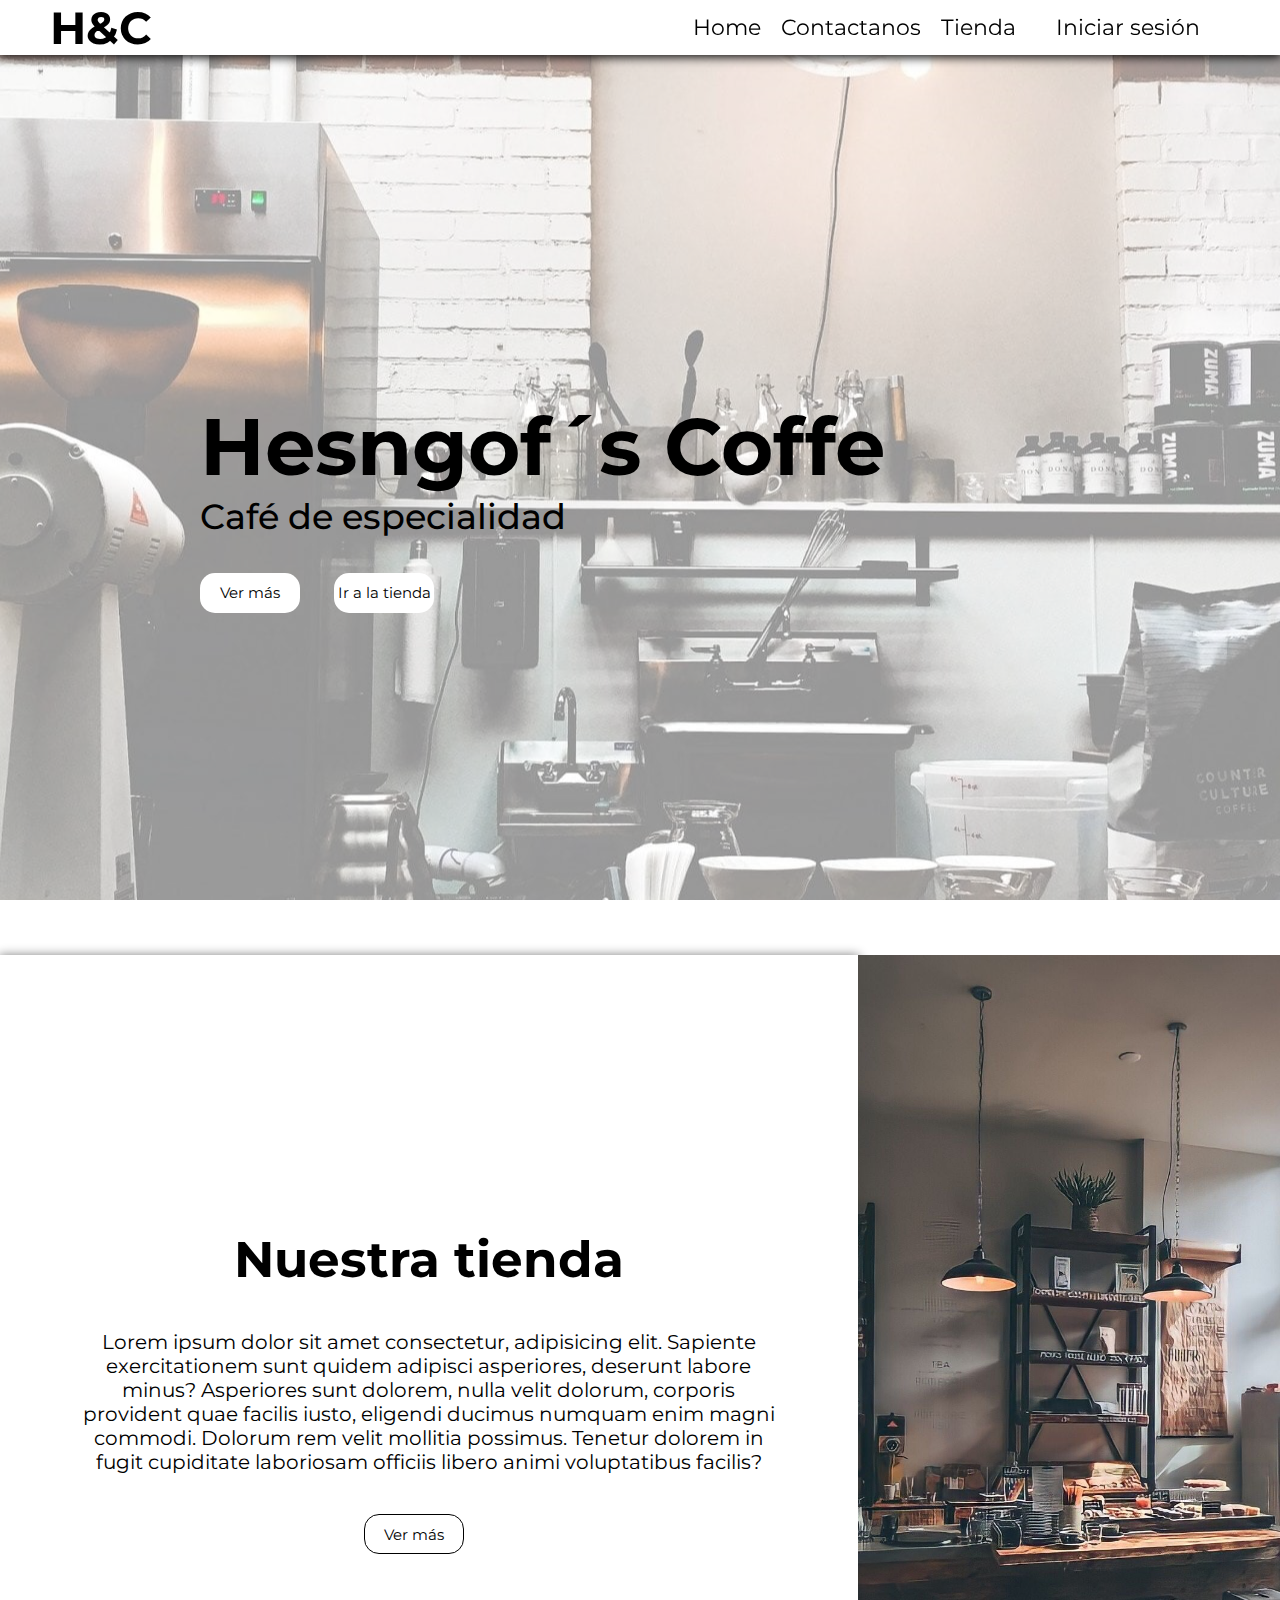
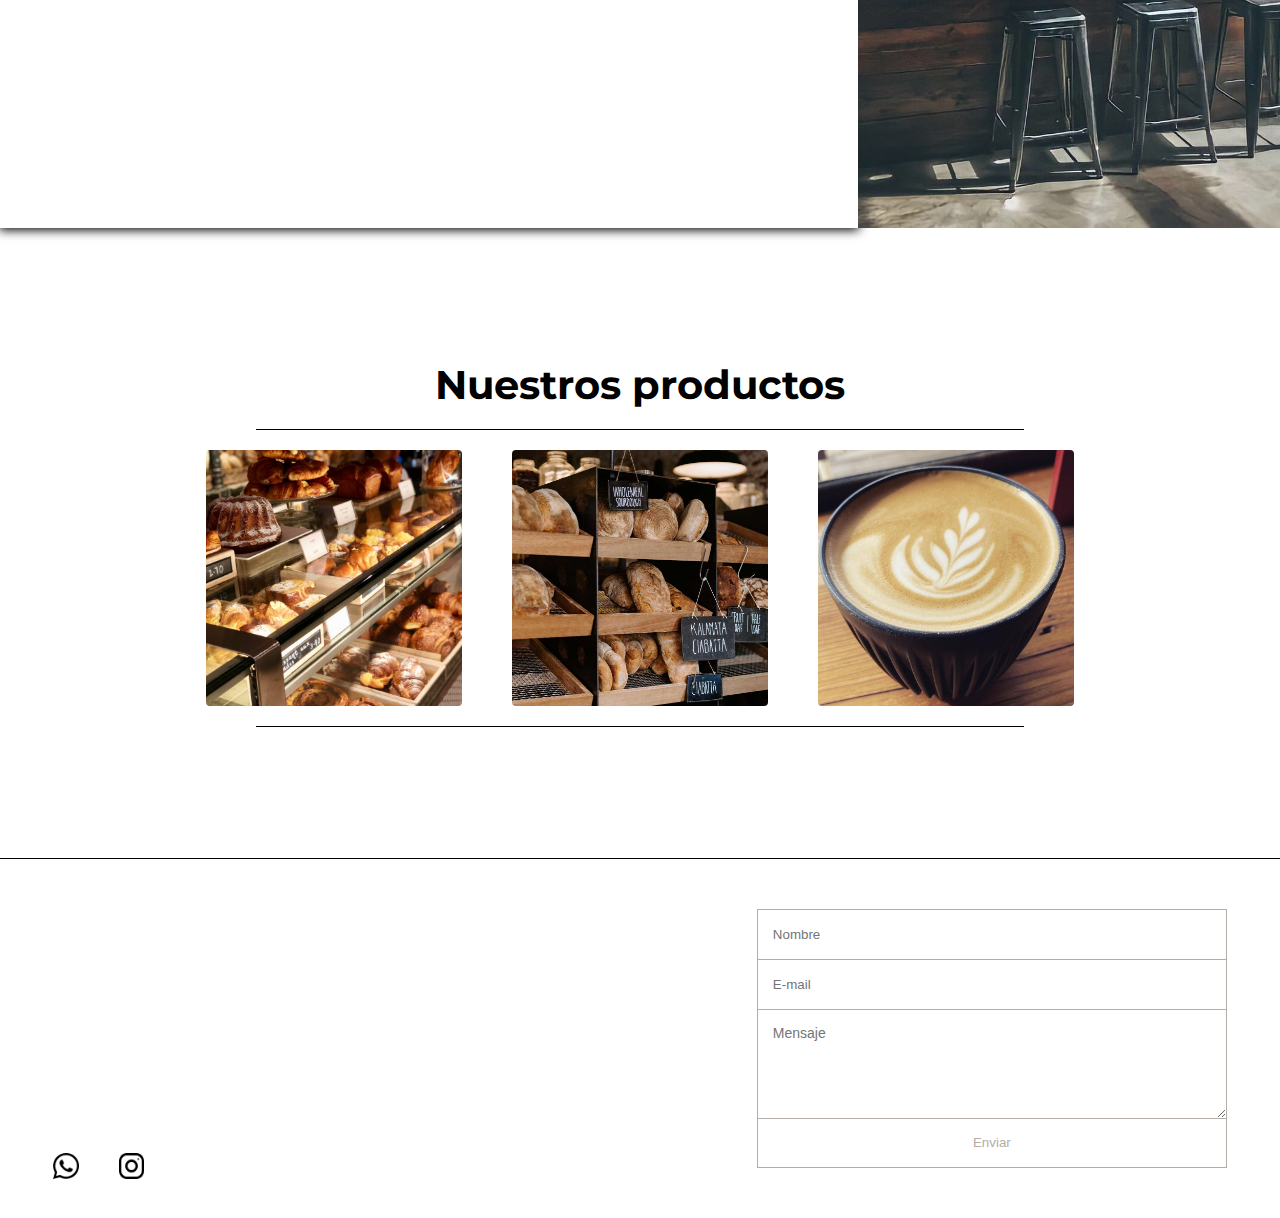
==== index.html @ 1156bafb "v1" ====
<!DOCTYPE html>
<html lang="en">
<head>
    <meta charset="UTF-8">
    <meta http-equiv="X-UA-Compatible" content="IE=edge">
    <meta name="viewport" content="width=device-width, initial-scale=1.0">
    <title>H&C</title>
    <link rel="stylesheet" href="styles.css">
</head>
<body>
    <div class="container-header">
        <header>
            
            <div class="logo">
                <h2>H&C</h2>
            </div>
            <nav>
                
                <label for="menu-hamb">
                    <img src="assets/menu.png" alt="Menú">
                </label>

                <input type="checkbox" id="menu-hamb" />
                
                <ul class="ul-hambur">


                    <span class="linea"></span>
                    <li><a href="index.html">Home</a></li>

                    <span class="linea"></span>
                    <li><a href="#form">Contactanos</a></li>

                    <span class="linea"></span>
                    <li><a href="#menus">Tienda</a></li>

                    <span class="linea"></span>
                    <li><a href="login.html"><i class="fa-solid fa-circle-user"></i></span></a></li>
                    
                    <span class="linea"></span>
                    <li><a href="index.html">Iniciar sesión</a></li>

                    <span class="linea"></span>
                </ul>
            </nav>
        </header>
    </div>
<!-- ----------------------------------------------- -->
    <div class="portada">
        <div class="opacity-head"></div>
        <div class="contenedor-portada">
            <div class="portada-texto">
                <h1>Hesngof´s Coffe</h1>
                <p>Café de especialidad</p>
            </div>
            
            <div class="portada-button">
                <button><a href="#hero">Ver más</a></button>
                <button><a href="#">Ir a la tienda</a></button>
            </div>
            
        </div>
    </div>
    <!-- ----------------------------------------------- -->
    <div class="hero" id="hero">
        <div class="contenedor-hero">

            
            <div class="text-hero">
                <h2>Nuestra tienda</h2>
                <p>Lorem ipsum dolor sit amet consectetur, adipisicing elit. Sapiente exercitationem sunt quidem adipisci asperiores, deserunt labore minus? Asperiores sunt dolorem, nulla velit dolorum, corporis provident quae facilis iusto, eligendi ducimus numquam enim magni commodi. Dolorum rem velit mollitia possimus. Tenetur dolorem in fugit cupiditate laboriosam officiis libero animi voluptatibus facilis?</p>
                <button><a href="#">Ver más</a></button>
            </div>


            <div class="img-hero"></div>

        </div>
    </div>
    <!-- ----------------------------------------------- -->
    <section>
        <div class="productos" id="menus">
            <h2>Nuestros productos</h2>
            <div class="linea"></div>

            <div class="card-container">

                <div class="card ">
                    <div class="opacity"></div>
                    <div class="card-inside">
                            <a href="#">Menu Viennoiserie</a>
                    </div>
                </div>

                <div class="card ">
                    <div class="opacity"></div>
                    <div class="card-inside">
                        <a href="#">Menu Panadería</a>
                    </div>
                </div>
                <div class="card ">
                    <div class="opacity"></div>
                    <div class="card-inside">
                        <a href="#">Menu Cafetería</a>
                    </div>
                </div>
            </div>
            <div class="linea"></div>
            
        </div>
    </section>





    <!-- ----------------FOOTER-------------- -->
    <footer>

        <div class="social-media">

            <a href="#"><img src="assets/whatsapp.png" alt="whatsapp"></a>

            <a href="#"><img src="assets/instagram.png" alt="Instagram"></a>

        </div>
       
        <div class="mapouter">
            <div class="gmap_canvas">
                <iframe class="gmap_iframe" frameborder="0" scrolling="no" marginheight="0" marginwidth="0" src="https://maps.google.com/maps?width=400&amp;height=300&amp;hl=en&amp;q=Yoyogi park&amp;t=&amp;z=15&amp;ie=UTF8&amp;iwloc=B&amp;output=embed"></iframe>
                <a href="https://www.kokagames.com/fnf-friday-night-funkin-mods/"></a></div>
                
            </div>

        <form id="form" class="topBefore">

		
            <input id="name" type="text" placeholder="Nombre">
            <input id="email" type="text" placeholder="E-mail">
            <textarea id="message" type="text" placeholder="Mensaje"></textarea>
            <input id="submit" type="submit" value="Enviar">
    
        </form>
        
    </footer>
    </body>

</html>
---- styles.css ----
@import url('https://fonts.googleapis.com/css2?family=Montserrat:ital,wght@0,100;0,200;0,300;0,400;0,500;0,600;0,700;0,800;0,900;1,100;1,200;1,300;1,400;1,500;1,600;1,700;1,800;1,900&display=swap');
*{
   padding: 0%;
   margin: 0%;
   list-style: none;
   text-decoration: none;
   box-sizing: border-box;
   font-family: 'Montserrat', sans-serif;}

 html{
    scroll-behavior: smooth;
}
a{
    color: black;
}
.opacity{
    position: absolute;
    top: 0%;
    right: 0%;
    left: 0%;
    bottom: 0%;
    z-index: -1;
    opacity: 50%;
    display: none;
    background-color: #7e694f;
}
.opacity-head{
    position: absolute;
    top: 0%;
    right: 0%;
    left: 0%;
    bottom: 0%;
    z-index: -1;
    opacity: 50%;
    display: flex;
    background-color: white;
}

.container-header{
        position: sticky;
        top: 0%;
        z-index: 9999;
        background-color: white;
        box-shadow: 0px 1px 10px 1px black;
     }
     .ul-hambur>a{
        color: black;
     }
     .ul-hambur>li>a{
        color: black;
     }
     
     .ul-hambur>li>a:hover{
        text-decoration: underline;
     }
     
     header{
           margin: 0 auto;
           max-width: 1300px;
           height: 200px;
           display: flex;
           justify-content: space-between;
           align-items: center;
           padding: 0px 80px 0px 50px;
           color: black;

     }
     ul>.linea{
         display: none;
     }
     .ul-hambur{
        display: flex;
        justify-content: center;
        align-items: center;
        font-size: 22px;
        gap: 20px;
        
     }
     .logo{
        font-size: 30px;
     }
     nav{
        position: relative;
        display: flex;
        justify-content: center;
        align-items: center;
     
     }
     
     #menu-hamb, label{
        display: none;
     }
     label>img{
        width: 40px;
        height: 40px;
     }

     @media (max-width:992px){ 
     
        
        header{
           padding: 0px 50px 0px 10px;
        }
     
        label{
           display: flex;
           cursor: pointer;
        }
        
        .fa-solid{
           font-size: 30px;
        }
        ul>.linea{

        }
        .ul-hambur{
        position: absolute;
         background-color: white;
         flex-direction: column;
         top: 60px;
         right: -50px;
         width:100vw;
         height: calc(100vh - 60px);
         z-index: 5;
         display: none;
         border: black solid 1px;
         gap: 40px;
        }
     
        .burguer-linea{
           width: 300px;
           height: 1px;
           background-color: white;
        }
     
        input:checked + ul{
           display: flex;
        }
     }
     
header{
    width: 100%;
    max-width: 1600px;
    height: 100%;
}
/* ----------------PORTADA---------------------- */
.portada{
    background-image: url("assets/portada.jpg");
    width: 100%;
    height: 100vh;
    background-position: center;
    background-attachment: fixed;
    display: flex;
    justify-content: start;
    align-items: center;
    position: relative;
    z-index: 4;
}
.contenedor-portada{
    display: flex;
    flex-direction: column;
    padding-left: 200px;
    gap: 35px;
}
.portada-texto>h1{
    font-weight: 700;
    font-size: 80px;
}
.portada-texto>p{
    font-size: 35px;
    font-weight: 500;
    list-style: none;
}

.portada-button>button{
    width: 100px;
    height: 40px;
    border-radius: 15px;
    border: none;
    font-size: 15px;
    margin-right: 30px;
    background-color: white;
}
@media (max-width:992px){
    .portada{
        justify-content: center;
    }
    .contenedor-portada{
        padding: 0%;
    }
    .portada-texto>h1{
        font-size: max(50px, 3vw);
    }
    .portada-texto>p{
        font-size: max(30px, 2vw);
    }
}

/* --------------------------HERO------------------ */
.hero{
    width: 100%;
    height: 97vh;
    display: flex;
    justify-content: center;
    align-items: center;
}
.contenedor-hero{
    display: flex;
    justify-content: center;
    align-items: center;
    width: 100%;
    height: 100%;
}
.img-hero{
    background-image: url("assets/rectangulo.jpg");
    background-position: center;
    background-size: cover;
    width: 33%;
    height: 100%;
    
}
.text-hero{
    width: 67%;
    height: 100%;
    background-color: white;
    display: flex;
    justify-content: center;
    align-items: center;
    flex-direction: column;
    box-shadow: 0px 1px 10px 1px black;
    gap: 40px;
    padding: 80px;
    text-align: center;
}
.text-hero>button{
    width: 100px;
    height: 40px;
    border-radius: 15px;
    border: 1px solid black;
    font-size: 15px;
    margin-right: 30px;
    background-color: white; 
}
.text-hero>h2{
    font-size: min(5vw, 50px);
}
.text-hero>p{
    font-size: min(3vw,20px);
    
}
@media (max-width:600px) {
    .hero{
        height: 80vh;
    }
    .text-hero{
        padding: 40px;
    }
    
}
/* ----------------------CARDS--------------------------- */

.productos{
    width: 100%;
    height: 70vh;
    display: flex;
    justify-content: center;
    align-items: center;
    flex-direction: column;
    gap: 20px;
}
.productos>h2{
    font-size: 40px;
}
.card-container{
    display: flex;
    justify-content: space-between;
    align-items: center;
    flex-direction: row;
    gap: 50px;
}
.card{
    width: 20vw;
    height: 20vw;
    border-radius: 4px;
    background-size: cover;
    background-position: center;
    position: relative;
    z-index: 5;
    transition: all 0.3s ease-in-out;
}
.card:first-child{
    background-image: url("assets/vienno.jpg");
}

.card:nth-child(2){
    background-image: url("assets/panaderia.jpg");
}
.card:nth-child(3){
    background-image: url("assets/tazacafe.jpg");
}
.card-inside{
    width: 100%;
    height: 100%;
    display: none;
    justify-content: center;
    align-items: center;
    font-size: 30px;
    font-weight: 500;
    color: white;
    position: relative;
}
.card-inside>a{
    color: white;
}
.card:hover > .card-inside{
    display: flex;
    
}
.card:hover > .opacity{
    display: flex;
}
.linea{
    width: 60%;
    height: 1px;
    background-color: black;
}
.text-card{
    position: absolute;
    width: 100%;
    height: 100%;
    opacity: 100%;

}
@media (max-width:600px) {
    .card-container{
        flex-direction: column;
    }
    .productos{
        height: 90vh;
    }
    .card{
        height: 30vw;
        width: 30vw;
    }
    .card-inside{
        font-size: 18px;
        text-align: center;
    }
    
}
/* -------------------FOOTER------------ */
.social-media{
    display: flex;
    align-items: flex-end;
    justify-content: flex-end;
    gap: 40px;
    flex-direction: row;
    height:100%;
    margin-bottom: 70px;

}
.social-media>a>img{
    width: 2vw;
    min-width: 25px;
    height: auto;
}
footer{
    width: 100%;
    height: 40vh;
    border-top: black solid 1px;
    display: flex;
    justify-content: space-around;
    align-items: center;
    flex-direction: row;
}
  
  #form {
    position: relative;
    width: 470px;
  }
  
  input {
    font-family: 'Lato', sans-serif;
    font-size: min(15px, 1,5vw);
    width: 100%;
    height: 50px;
    padding: 0px 15px 0px 15px;
    
    background: transparent;
    outline: none;
    color: #726659;
    
    border: solid 1px #b3aca7;
    border-bottom: none;
    
    transition: all 0.3s ease-in-out;
  }
  
  input:hover {
    background: #b3aca7;
    color: #e2dedb;
  }
  
  textarea {
    width: 100%;
    max-width: 470px;
    height: 110px;
    max-height: 110px;
    padding: 15px;
    
    background: transparent;
    outline: none;
    
    color: #726659;
    font-family: 'Lato', sans-serif;
    font-size: 0.875em;
    
    border: solid 1px #b3aca7;
    
    transition: all 0.3s ease-in-out;
    
  }
  
  textarea:hover {
    background: #b3aca7;
    color: #e2dedb;
  }
  
  #submit {
    width: 100%;
    
    padding: 0;
    margin: -5px 0px 0px 0px;
    
    font-family: 'Lato', sans-serif;
    font-size: min(15px, 1,5vw);
    color: #b3aca7;
    
    outline:none;
    cursor: pointer;
    
    border: solid 1px #b3aca7;
    border-top: none;
  }
  
  #submit:hover {
    color: #e2dedb;
  }

  .mapouter{
      position:relative;
      text-align:right;
      width:400px;
      height:300px;
    }
    .gmap_canvas {
        overflow:hidden;
        background:none;
        width:400px;
        height:300px;
        display: flex;
        justify-content: center;
        align-items: center;
        }
    .gmap_iframe {
        width:400px;
        height:300px}

  @media (max-width:992px){
      footer{
          flex-direction: column;
          height: auto;
          gap: 30px;
          margin-bottom: 25px;
      }
      .social-media{
          justify-content: center;
          align-items: center;
          margin: 0%;
          padding-top: 30px;
      }
  }
  @media (max-width:500px){
      #form{
          width: 90%;
          padding: 5px;
      }
      .mapouter .gmap_canvas .gmap_iframe{
          width: 80%;
          padding: 5px;
      }
  }
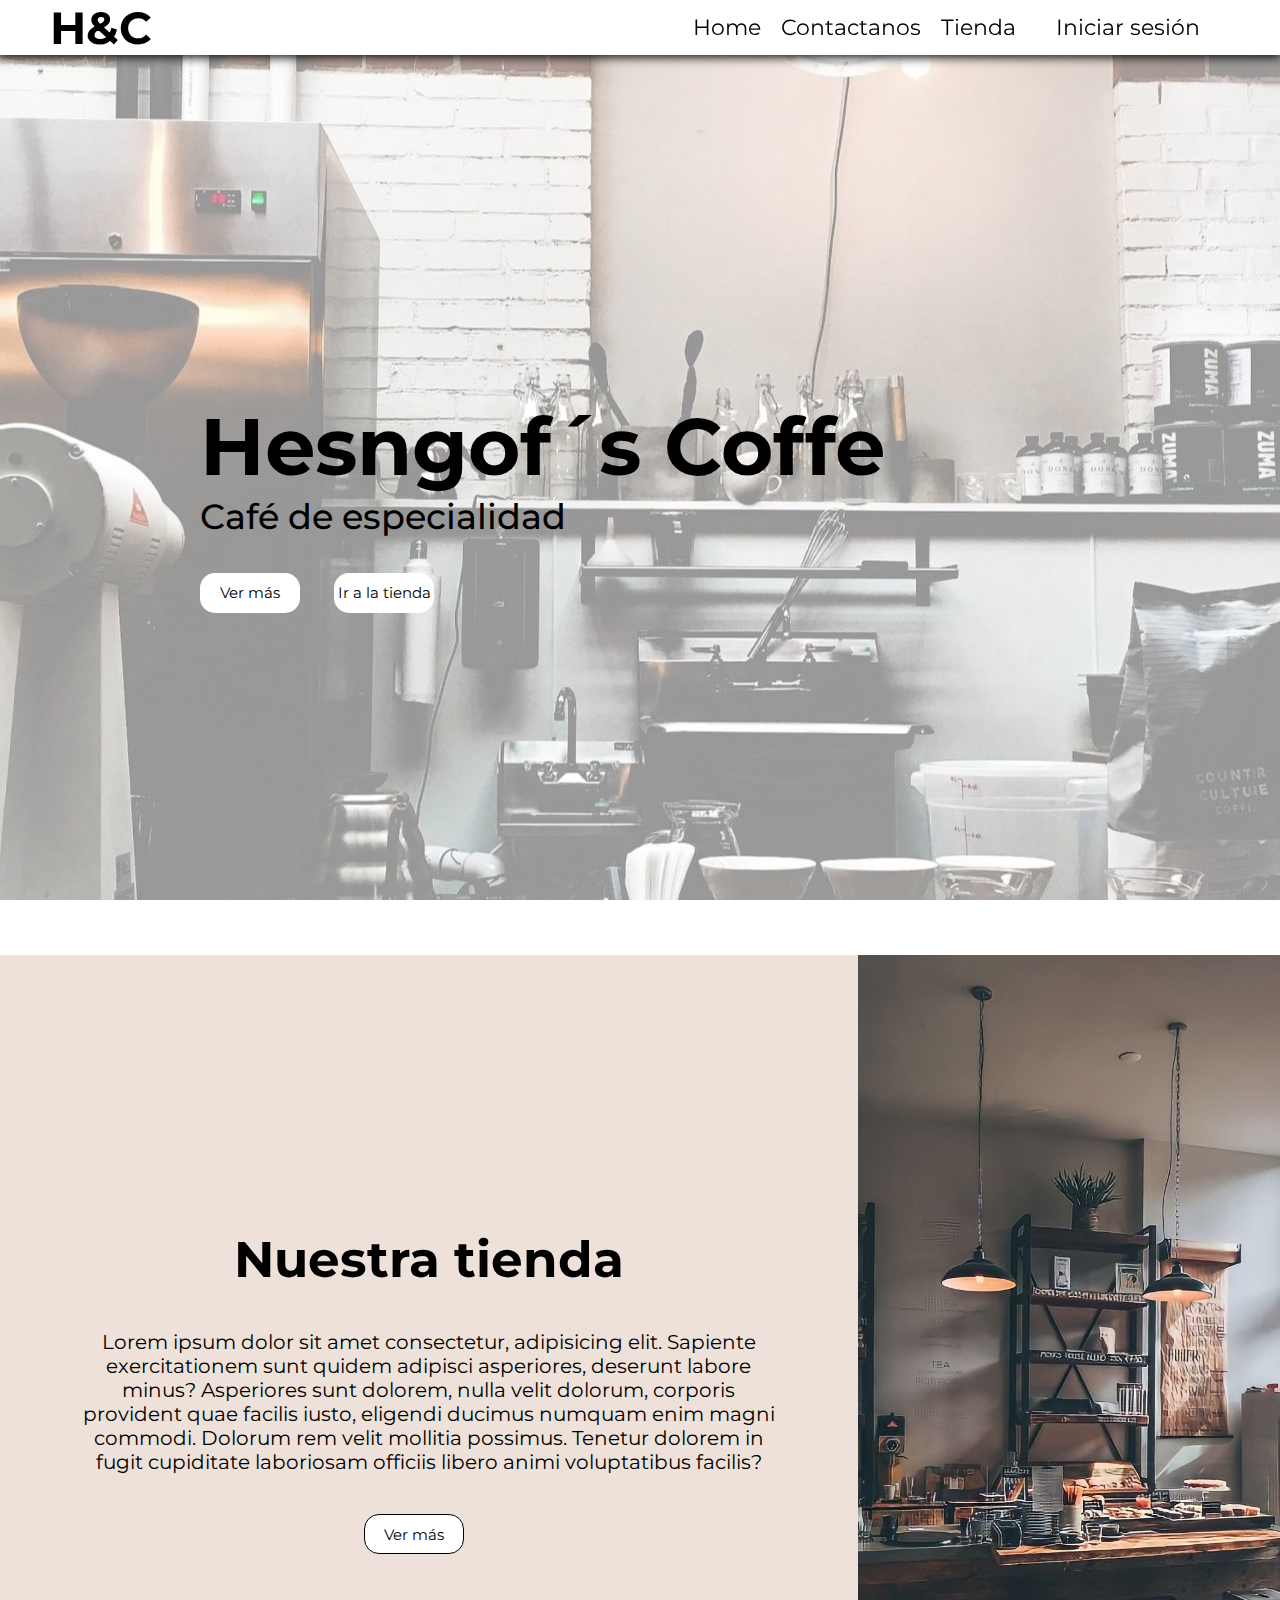
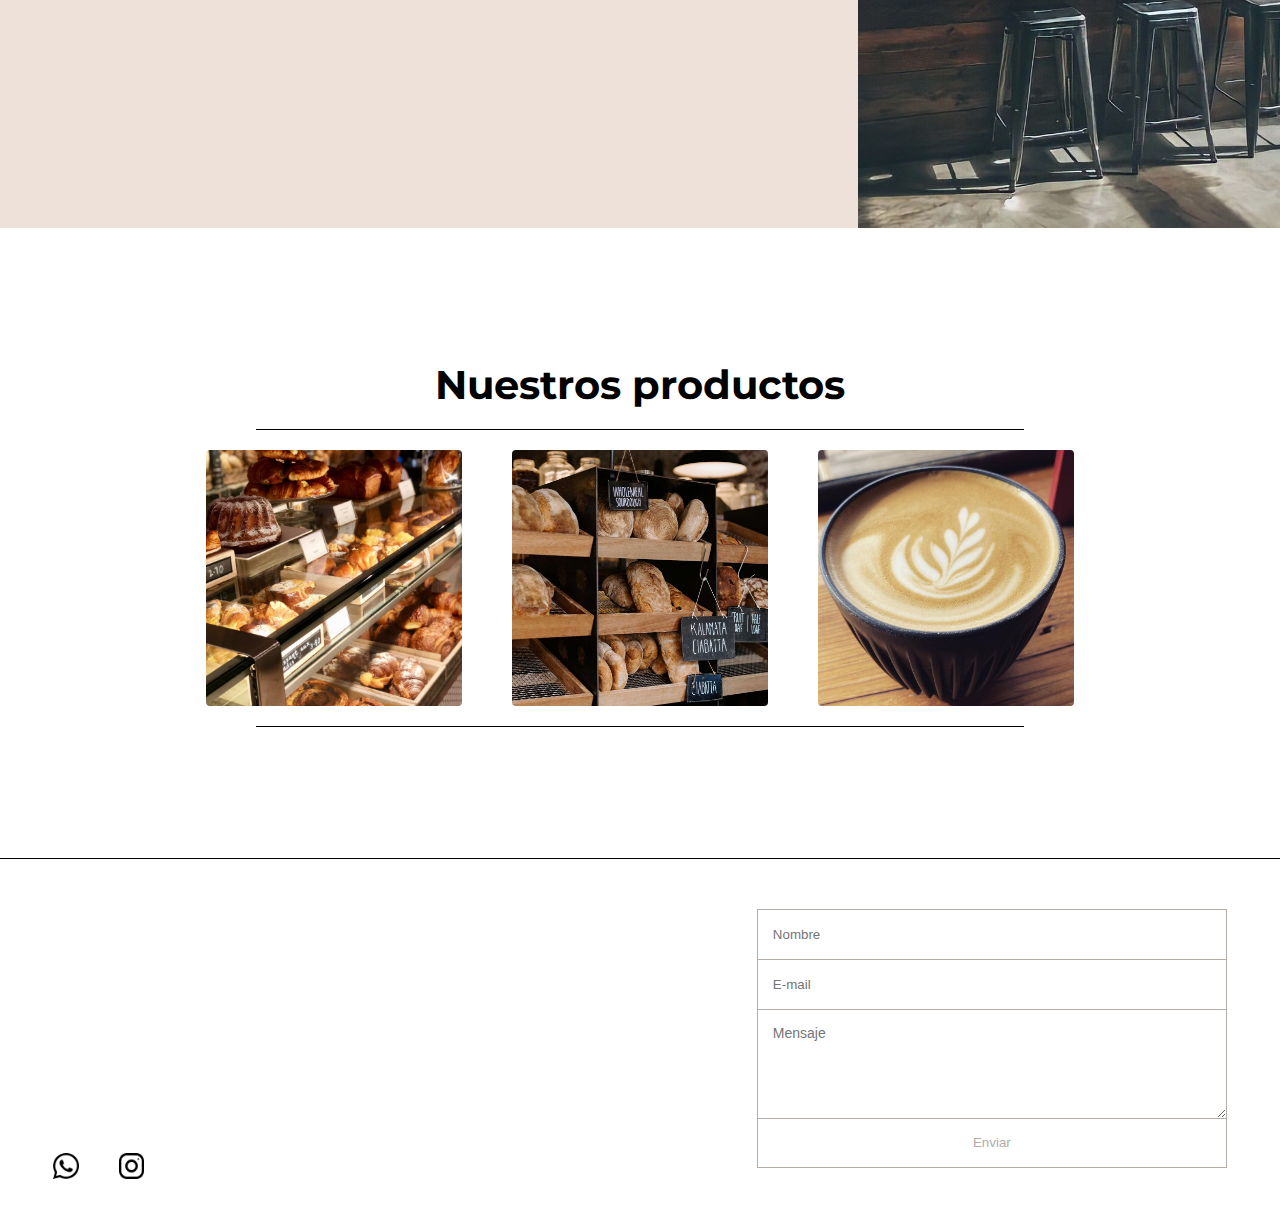
==== commit 774a4376: "features" ====
--- a/index.html
+++ b/index.html
@@ -38,7 +38,7 @@
                     <li><a href="login.html"><i class="fa-solid fa-circle-user"></i></span></a></li>
                     
                     <span class="linea"></span>
-                    <li><a href="index.html">Iniciar sesión</a></li>
+                    <li><a href="login.html">Iniciar sesión</a></li>
 
                     <span class="linea"></span>
                 </ul>
--- a/styles.css
+++ b/styles.css
@@ -120,7 +120,7 @@
          top: 60px;
          right: -50px;
          width:100vw;
-         height: calc(100vh - 60px);
+         height: calc(100vh - 55px);
          z-index: 5;
          display: none;
          border: black solid 1px;
@@ -222,12 +222,11 @@
 .text-hero{
     width: 67%;
     height: 100%;
-    background-color: white;
+    background-color: #eee1d9;
     display: flex;
     justify-content: center;
     align-items: center;
     flex-direction: column;
-    box-shadow: 0px 1px 10px 1px black;
     gap: 40px;
     padding: 80px;
     text-align: center;
@@ -450,21 +449,23 @@
   .mapouter{
       position:relative;
       text-align:right;
-      width:400px;
+      width:80%;
+        max-width: 400px;
       height:300px;
     }
     .gmap_canvas {
         overflow:hidden;
         background:none;
-        width:400px;
+        width: 100%;
         height:300px;
         display: flex;
         justify-content: center;
         align-items: center;
         }
     .gmap_iframe {
-        width:400px;
-        height:300px}
+        width: 100%;
+        height:300px;
+    }
 
   @media (max-width:992px){
       footer{
@@ -486,7 +487,7 @@
           padding: 5px;
       }
       .mapouter .gmap_canvas .gmap_iframe{
-          width: 80%;
+          
           padding: 5px;
       }
   }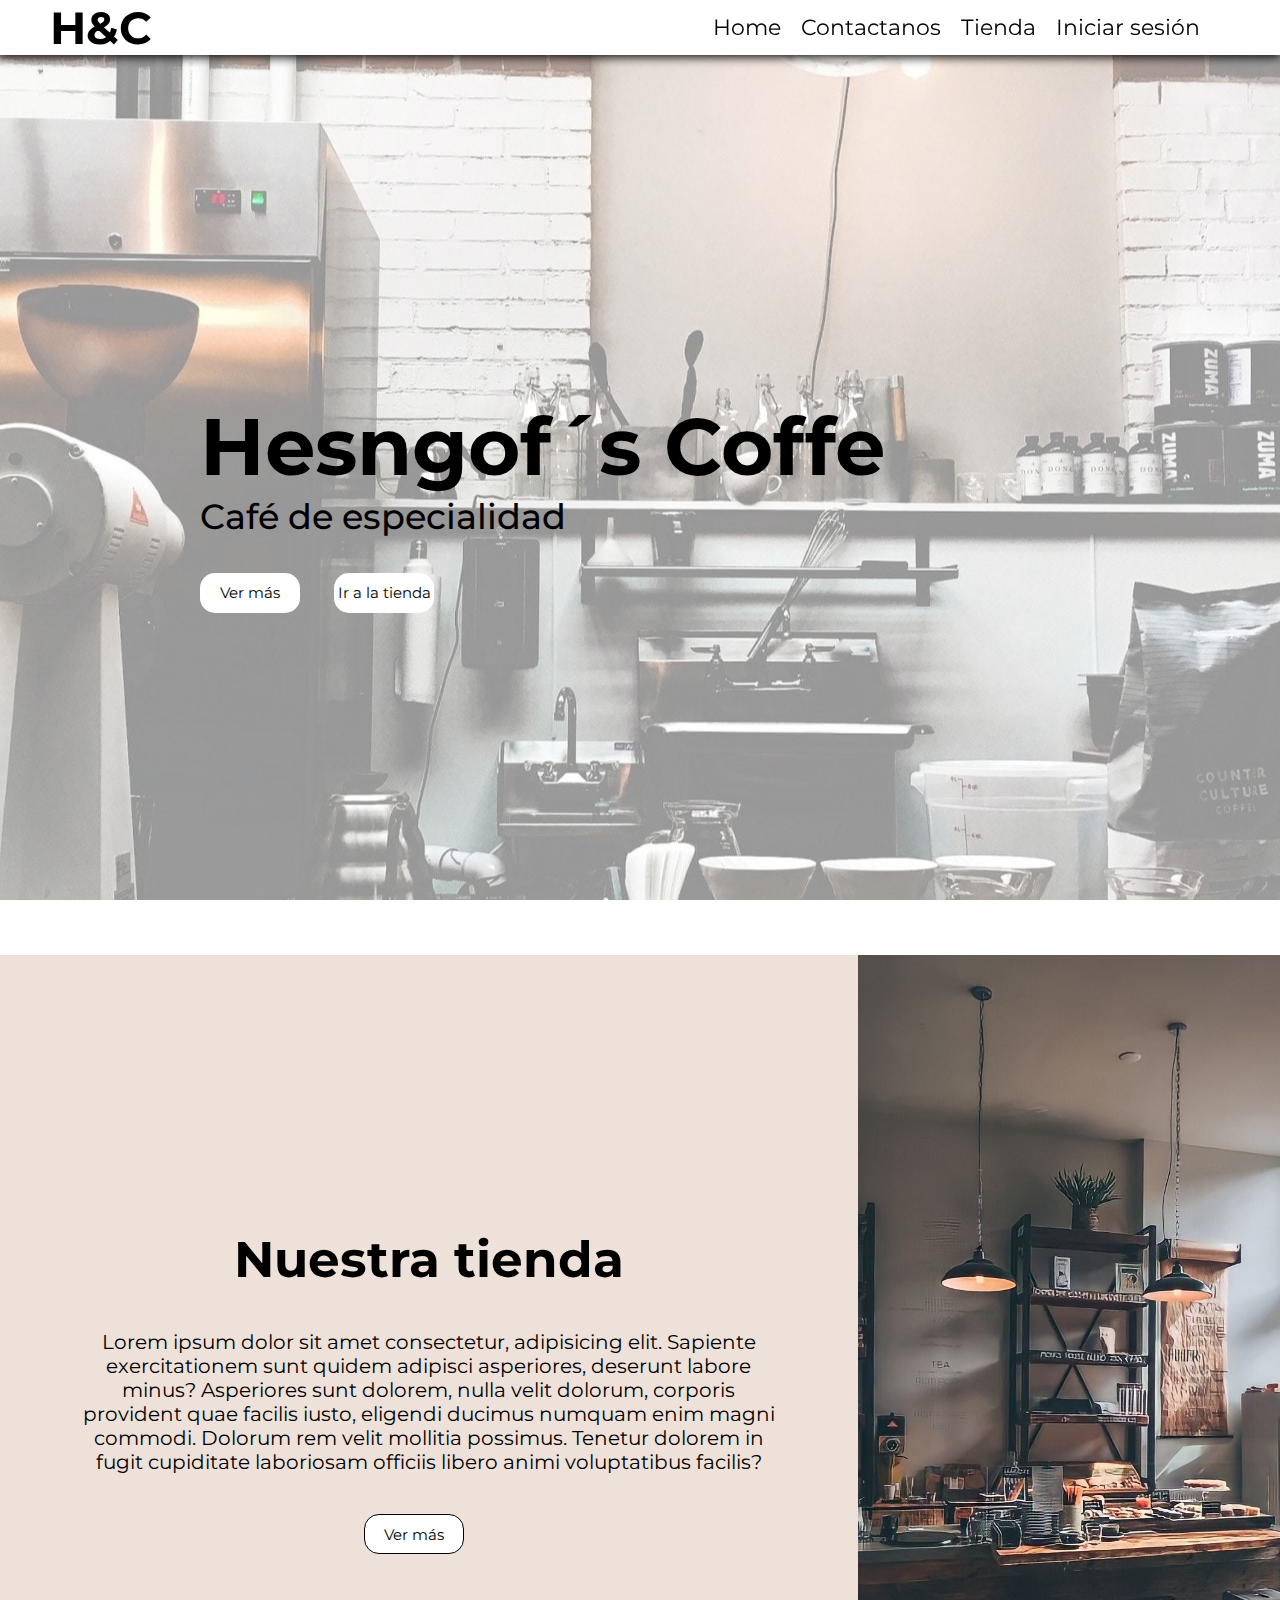
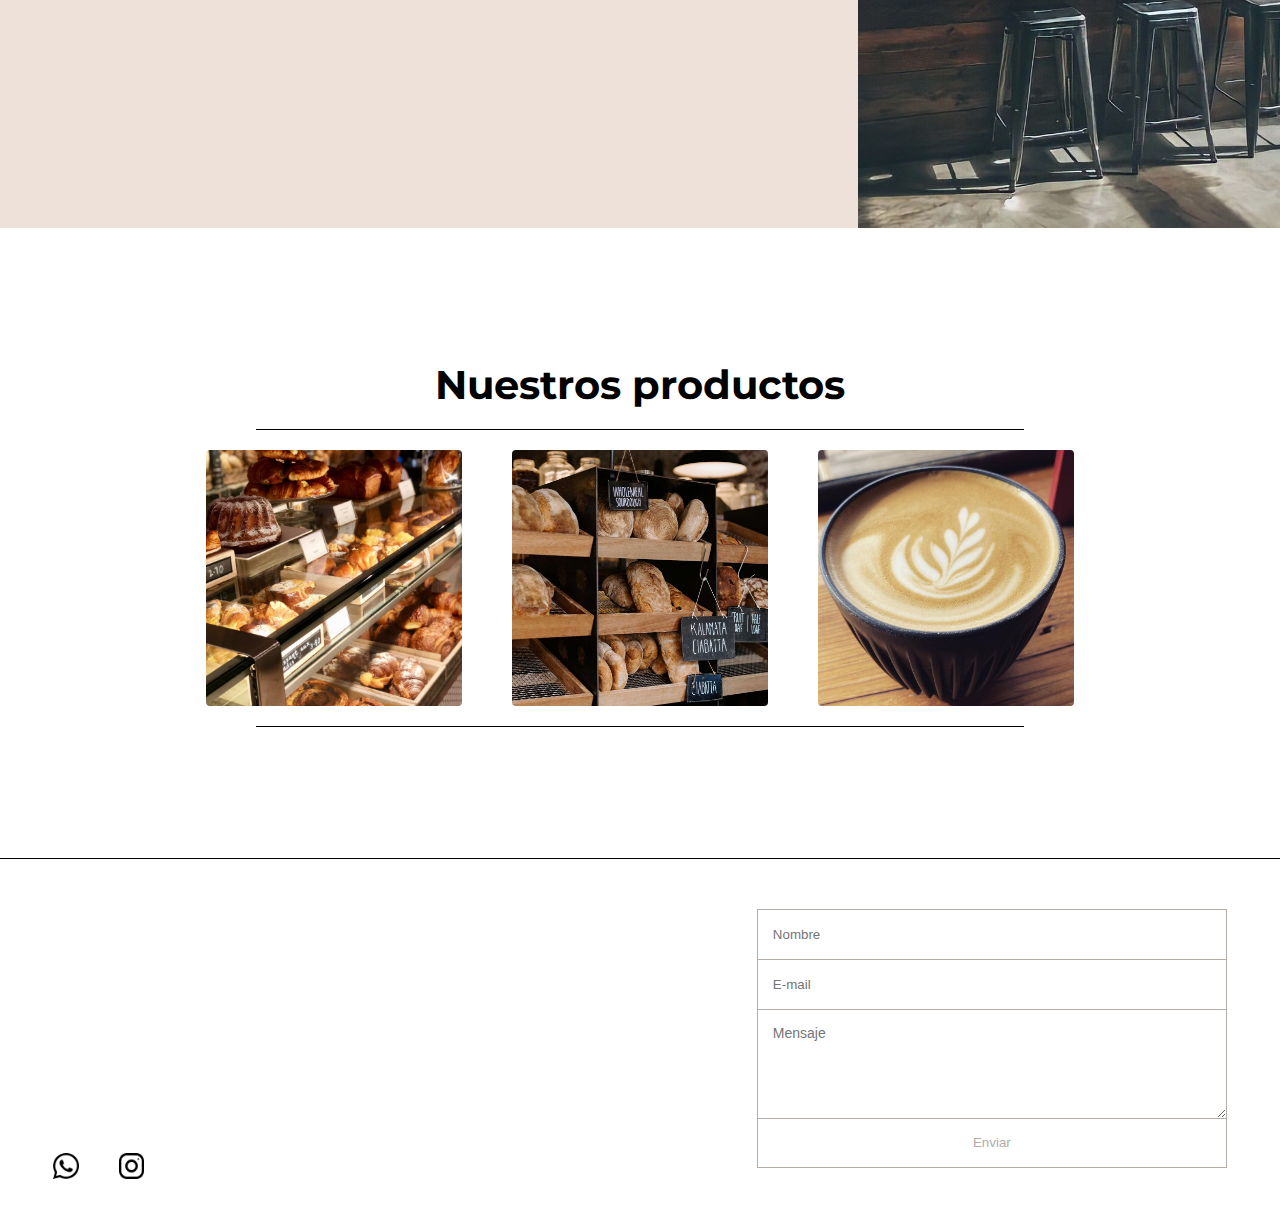
==== commit f8bb5e20: "mobile" ====
--- a/index.html
+++ b/index.html
@@ -35,9 +35,7 @@
                     <li><a href="#menus">Tienda</a></li>
 
                     <span class="linea"></span>
-                    <li><a href="login.html"><i class="fa-solid fa-circle-user"></i></span></a></li>
                     
-                    <span class="linea"></span>
                     <li><a href="login.html">Iniciar sesión</a></li>
 
                     <span class="linea"></span>
--- a/styles.css
+++ b/styles.css
@@ -39,7 +39,7 @@
 .container-header{
         position: sticky;
         top: 0%;
-        z-index: 9999;
+        z-index: 999999;
         background-color: white;
         box-shadow: 0px 1px 10px 1px black;
      }
@@ -49,6 +49,7 @@
      .ul-hambur>li>a{
         color: black;
      }
+    
      
      .ul-hambur>li>a:hover{
         text-decoration: underline;
@@ -65,9 +66,7 @@
            color: black;
 
      }
-     ul>.linea{
-         display: none;
-     }
+     
      .ul-hambur{
         display: flex;
         justify-content: center;
@@ -94,10 +93,17 @@
         width: 40px;
         height: 40px;
      }
-
+     span.linea{
+         display: none;
+     }
+     
      @media (max-width:992px){ 
-     
-        
+        header{
+            border-bottom: black solid 2px;
+        }
+        span.linea{
+            display: flex;
+        }
         header{
            padding: 0px 50px 0px 10px;
         }
@@ -110,20 +116,21 @@
         .fa-solid{
            font-size: 30px;
         }
-        ul>.linea{
-
+        span.linea{
+            width: 100px;
+            height: 1px;
+            color: black;
         }
         .ul-hambur{
         position: absolute;
          background-color: white;
          flex-direction: column;
-         top: 60px;
+         top: 40px;
          right: -50px;
          width:100vw;
-         height: calc(100vh - 55px);
+         height: calc(100vh - 40px);
          z-index: 5;
          display: none;
-         border: black solid 1px;
          gap: 40px;
         }
      
@@ -136,6 +143,7 @@
         input:checked + ul{
            display: flex;
         }
+        
      }
      
 header{
@@ -269,6 +277,7 @@
 }
 .productos>h2{
     font-size: 40px;
+    text-align: center;
 }
 .card-container{
     display: flex;
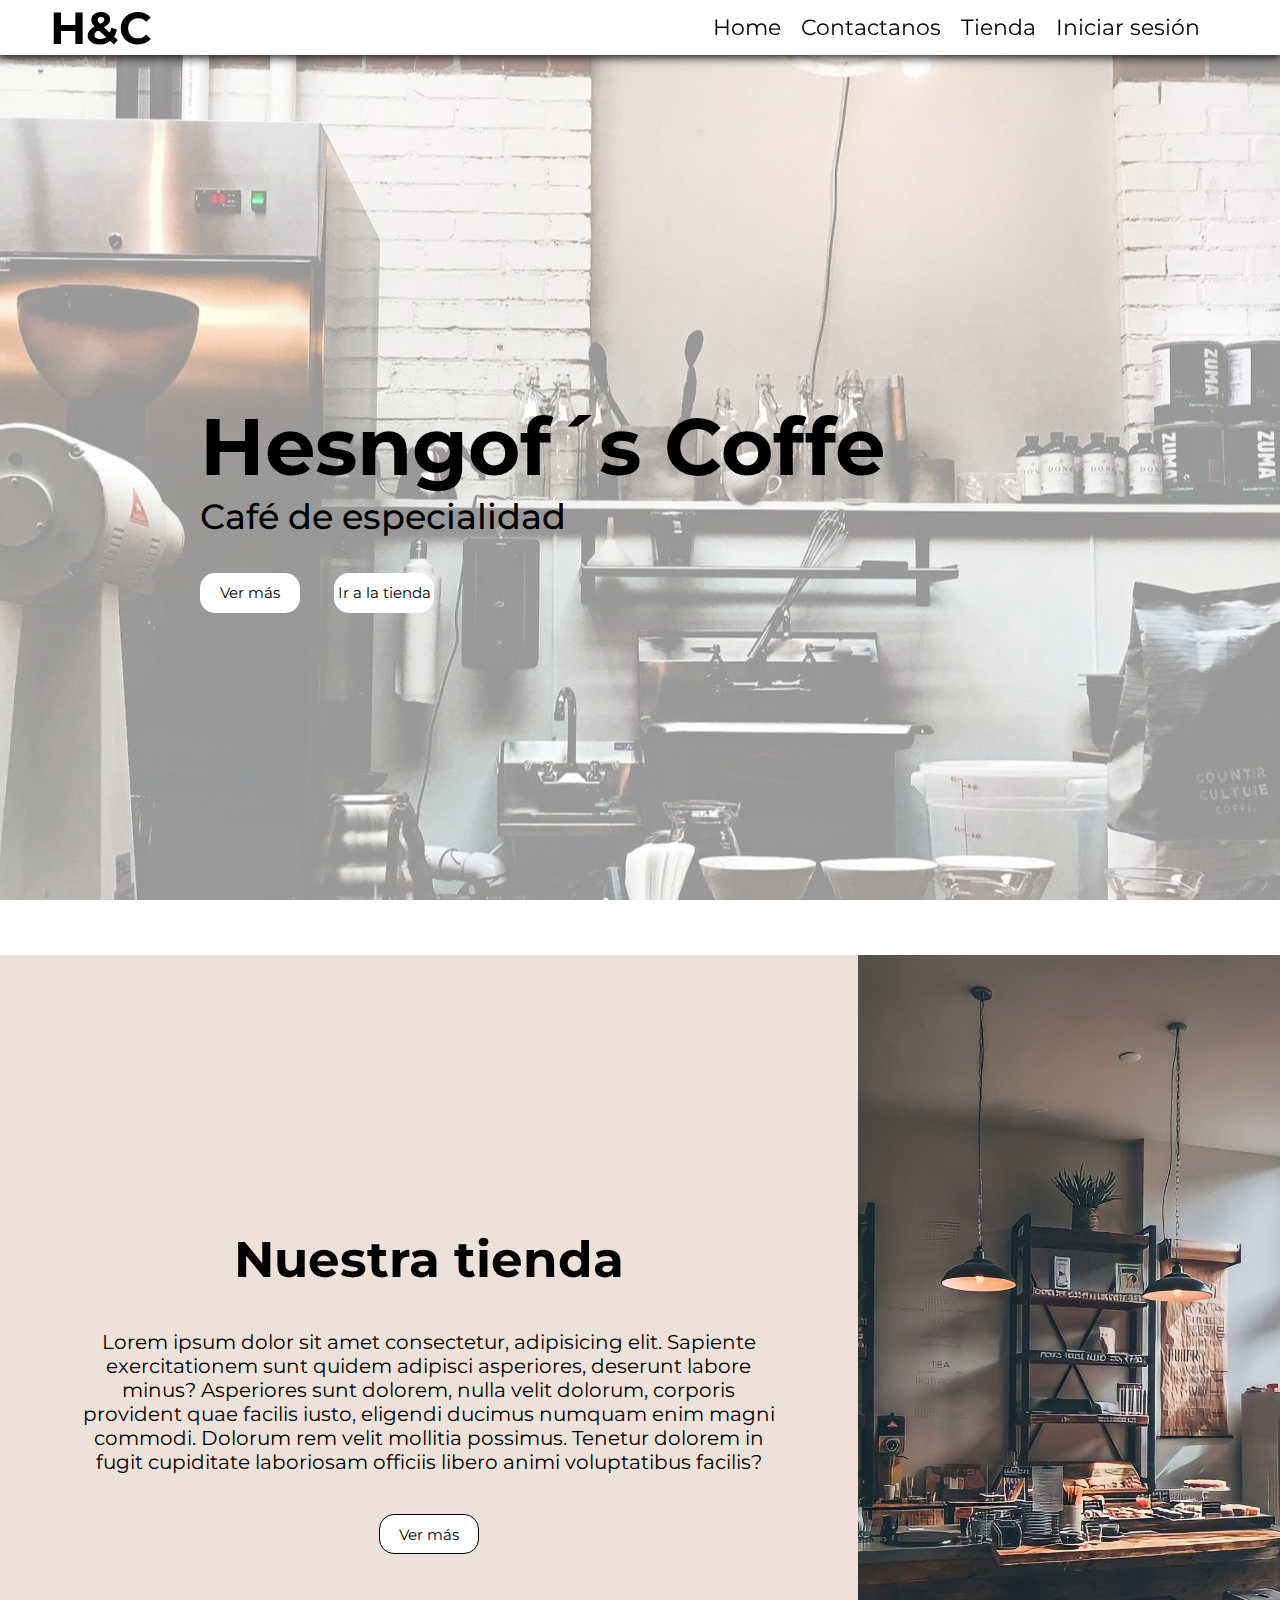
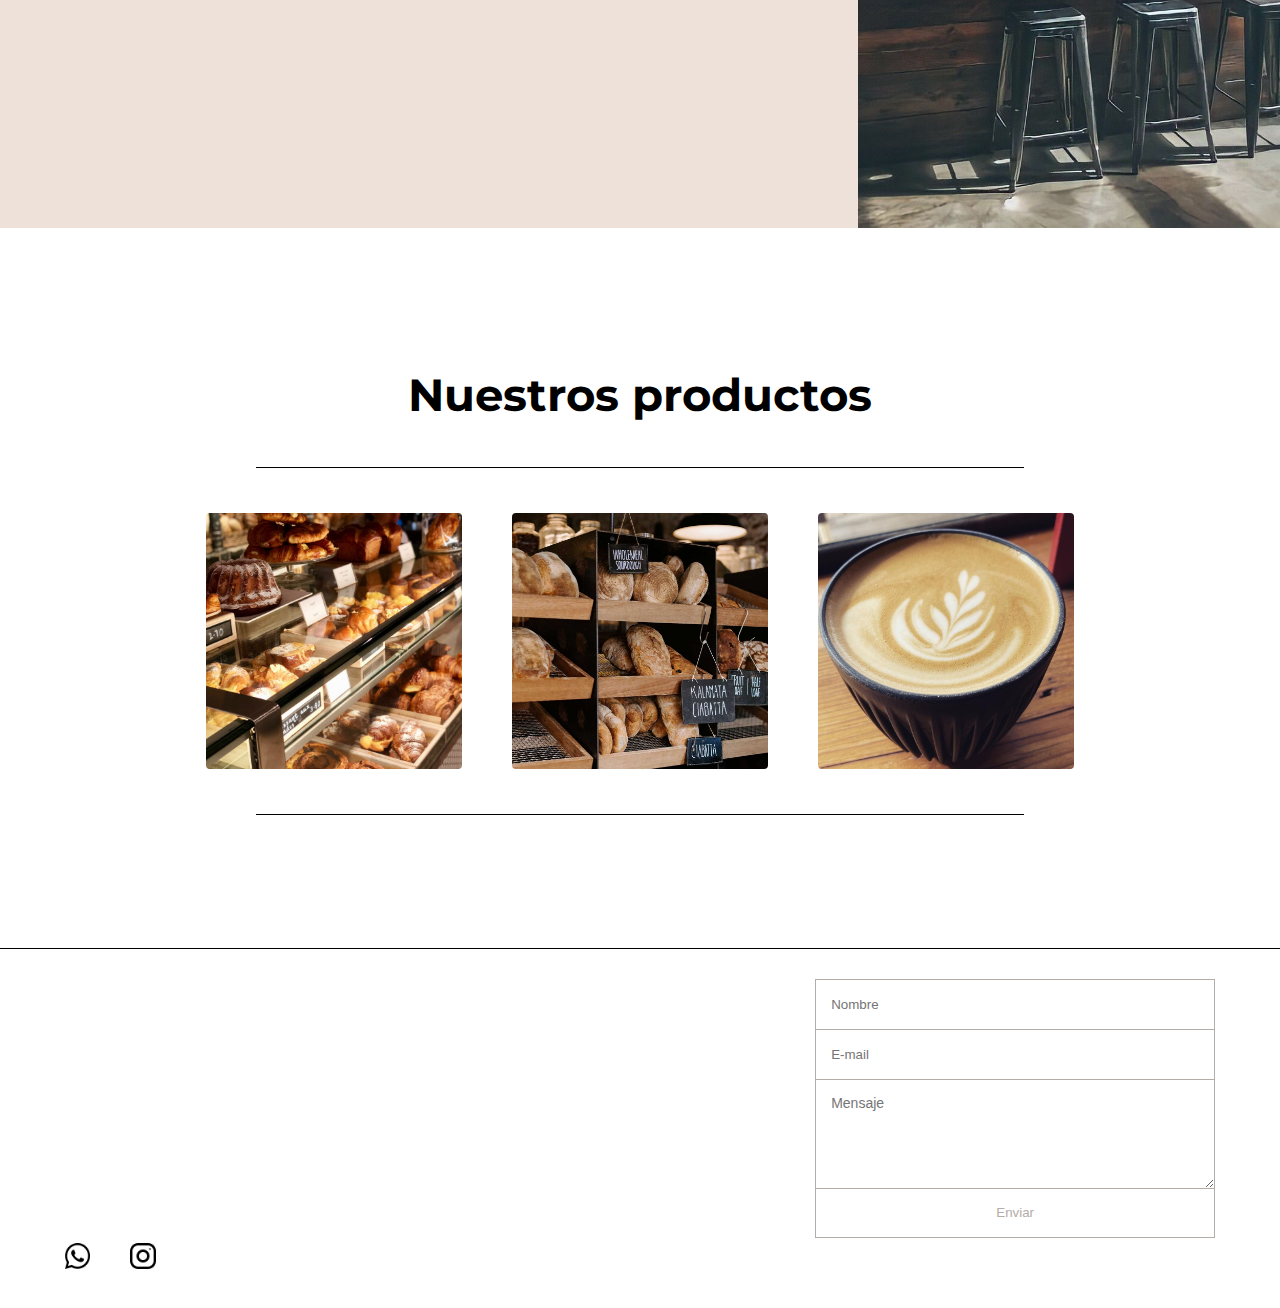
==== commit 935f090f: "fix_2" ====
--- a/index.html
+++ b/index.html
@@ -1,146 +1,138 @@
 <!DOCTYPE html>
 <html lang="en">
-<head>
-    <meta charset="UTF-8">
-    <meta http-equiv="X-UA-Compatible" content="IE=edge">
-    <meta name="viewport" content="width=device-width, initial-scale=1.0">
-    <title>H&C</title>
-    <link rel="stylesheet" href="styles.css">
-</head>
-<body>
-    <div class="container-header">
-        <header>
-            
-            <div class="logo">
-                <h2>H&C</h2>
-            </div>
-            <nav>
-                
-                <label for="menu-hamb">
-                    <img src="assets/menu.png" alt="Menú">
-                </label>
+	<head>
+		<meta charset="UTF-8" />
+		<meta http-equiv="X-UA-Compatible" content="IE=edge" />
+		<meta name="viewport" content="width=device-width, initial-scale=1.0" />
+		<title>Hesngof´s Coffe</title>
+		<link rel="stylesheet" href="styles.css" />
+	</head>
+	<body>
+		<div class="container-header">
+			<header>
+				<div class="logo">
+					<h2>H&C</h2>
+				</div>
+				<nav>
+					<label for="menu-hamb">
+						<img src="assets/menu.png" alt="Menú" />
+					</label>
 
-                <input type="checkbox" id="menu-hamb" />
-                
-                <ul class="ul-hambur">
+					<input type="checkbox" id="menu-hamb" />
 
+					<ul class="ul-hambur">
+						<span class="linea"></span>
+						<li><a href="index.html">Home</a></li>
 
-                    <span class="linea"></span>
-                    <li><a href="index.html">Home</a></li>
+						<span class="linea"></span>
+						<li><a href="#form">Contactanos</a></li>
 
-                    <span class="linea"></span>
-                    <li><a href="#form">Contactanos</a></li>
+						<span class="linea"></span>
+						<li><a href="#menus">Tienda</a></li>
 
-                    <span class="linea"></span>
-                    <li><a href="#menus">Tienda</a></li>
+						<span class="linea"></span>
 
-                    <span class="linea"></span>
-                    
-                    <li><a href="login.html">Iniciar sesión</a></li>
+						<li><a href="login.html">Iniciar sesión</a></li>
 
-                    <span class="linea"></span>
-                </ul>
-            </nav>
-        </header>
-    </div>
-<!-- ----------------------------------------------- -->
-    <div class="portada">
-        <div class="opacity-head"></div>
-        <div class="contenedor-portada">
-            <div class="portada-texto">
-                <h1>Hesngof´s Coffe</h1>
-                <p>Café de especialidad</p>
-            </div>
-            
-            <div class="portada-button">
-                <button><a href="#hero">Ver más</a></button>
-                <button><a href="#">Ir a la tienda</a></button>
-            </div>
-            
-        </div>
-    </div>
-    <!-- ----------------------------------------------- -->
-    <div class="hero" id="hero">
-        <div class="contenedor-hero">
+						<span class="linea"></span>
+					</ul>
+				</nav>
+			</header>
+		</div>
+		<!-- ----------------------------------------------- -->
+		<div class="portada">
+			<div class="opacity-head"></div>
+			<div class="contenedor-portada">
+				<div class="portada-texto">
+					<h1>Hesngof´s Coffe</h1>
+					<p>Café de especialidad</p>
+				</div>
 
-            
-            <div class="text-hero">
-                <h2>Nuestra tienda</h2>
-                <p>Lorem ipsum dolor sit amet consectetur, adipisicing elit. Sapiente exercitationem sunt quidem adipisci asperiores, deserunt labore minus? Asperiores sunt dolorem, nulla velit dolorum, corporis provident quae facilis iusto, eligendi ducimus numquam enim magni commodi. Dolorum rem velit mollitia possimus. Tenetur dolorem in fugit cupiditate laboriosam officiis libero animi voluptatibus facilis?</p>
-                <button><a href="#">Ver más</a></button>
-            </div>
+				<div class="portada-button">
+					<button><a href="#hero">Ver más</a></button>
+					<button><a href="#">Ir a la tienda</a></button>
+				</div>
+			</div>
+		</div>
+		<!-- ----------------------------------------------- -->
+		<div class="hero" id="hero">
+			<div class="contenedor-hero">
+				<div class="text-hero">
+					<h2>Nuestra tienda</h2>
+					<p>
+						Lorem ipsum dolor sit amet consectetur, adipisicing elit. Sapiente
+						exercitationem sunt quidem adipisci asperiores, deserunt labore
+						minus? Asperiores sunt dolorem, nulla velit dolorum, corporis
+						provident quae facilis iusto, eligendi ducimus numquam enim magni
+						commodi. Dolorum rem velit mollitia possimus. Tenetur dolorem in
+						fugit cupiditate laboriosam officiis libero animi voluptatibus
+						facilis?
+					</p>
+					<button><a href="#">Ver más</a></button>
+				</div>
 
+				<div class="img-hero"></div>
+			</div>
+		</div>
+		<!-- ----------------------------------------------- -->
+		<section>
+			<div class="productos" id="menus">
+				<h2>Nuestros productos</h2>
+				<div class="linea"></div>
 
-            <div class="img-hero"></div>
+				<div class="card-container">
+					<div class="card">
+						<div class="opacity"></div>
+						<div class="card-inside">
+							<a href="#">Menu Viennoiserie</a>
+						</div>
+					</div>
 
-        </div>
-    </div>
-    <!-- ----------------------------------------------- -->
-    <section>
-        <div class="productos" id="menus">
-            <h2>Nuestros productos</h2>
-            <div class="linea"></div>
+					<div class="card">
+						<div class="opacity"></div>
+						<div class="card-inside">
+							<a href="#">Menu Panadería</a>
+						</div>
+					</div>
+					<div class="card">
+						<div class="opacity"></div>
+						<div class="card-inside">
+							<a href="#">Menu Cafetería</a>
+						</div>
+					</div>
+				</div>
+				<div class="linea"></div>
+			</div>
+		</section>
 
-            <div class="card-container">
+		<!-- ----------------FOOTER-------------- -->
+		<footer>
+			<div class="social-media">
+				<a href="#"><img src="assets/whatsapp.png" alt="whatsapp" /></a>
 
-                <div class="card ">
-                    <div class="opacity"></div>
-                    <div class="card-inside">
-                            <a href="#">Menu Viennoiserie</a>
-                    </div>
-                </div>
+				<a href="#"><img src="assets/instagram.png" alt="Instagram" /></a>
+			</div>
 
-                <div class="card ">
-                    <div class="opacity"></div>
-                    <div class="card-inside">
-                        <a href="#">Menu Panadería</a>
-                    </div>
-                </div>
-                <div class="card ">
-                    <div class="opacity"></div>
-                    <div class="card-inside">
-                        <a href="#">Menu Cafetería</a>
-                    </div>
-                </div>
-            </div>
-            <div class="linea"></div>
-            
-        </div>
-    </section>
+			<div class="mapouter">
+				<div class="gmap_canvas">
+					<iframe
+						class="gmap_iframe"
+						frameborder="0"
+						scrolling="no"
+						marginheight="0"
+						marginwidth="0"
+						src="https://maps.google.com/maps?width=400&amp;height=300&amp;hl=en&amp;q=Yoyogi park&amp;t=&amp;z=15&amp;ie=UTF8&amp;iwloc=B&amp;output=embed"
+					></iframe>
+					<a href="https://www.kokagames.com/fnf-friday-night-funkin-mods/"></a>
+				</div>
+			</div>
 
-
-
-
-
-    <!-- ----------------FOOTER-------------- -->
-    <footer>
-
-        <div class="social-media">
-
-            <a href="#"><img src="assets/whatsapp.png" alt="whatsapp"></a>
-
-            <a href="#"><img src="assets/instagram.png" alt="Instagram"></a>
-
-        </div>
-       
-        <div class="mapouter">
-            <div class="gmap_canvas">
-                <iframe class="gmap_iframe" frameborder="0" scrolling="no" marginheight="0" marginwidth="0" src="https://maps.google.com/maps?width=400&amp;height=300&amp;hl=en&amp;q=Yoyogi park&amp;t=&amp;z=15&amp;ie=UTF8&amp;iwloc=B&amp;output=embed"></iframe>
-                <a href="https://www.kokagames.com/fnf-friday-night-funkin-mods/"></a></div>
-                
-            </div>
-
-        <form id="form" class="topBefore">
-
-		
-            <input id="name" type="text" placeholder="Nombre">
-            <input id="email" type="text" placeholder="E-mail">
-            <textarea id="message" type="text" placeholder="Mensaje"></textarea>
-            <input id="submit" type="submit" value="Enviar">
-    
-        </form>
-        
-    </footer>
-    </body>
-
-</html>+			<form id="form" class="topBefore">
+				<input id="name" type="text" placeholder="Nombre" />
+				<input id="email" type="text" placeholder="E-mail" />
+				<textarea id="message" type="text" placeholder="Mensaje"></textarea>
+				<input id="submit" type="submit" value="Enviar" />
+			</form>
+		</footer>
+	</body>
+</html>
--- a/styles.css
+++ b/styles.css
@@ -1,502 +1,523 @@
-@import url('https://fonts.googleapis.com/css2?family=Montserrat:ital,wght@0,100;0,200;0,300;0,400;0,500;0,600;0,700;0,800;0,900;1,100;1,200;1,300;1,400;1,500;1,600;1,700;1,800;1,900&display=swap');
-*{
-   padding: 0%;
-   margin: 0%;
-   list-style: none;
-   text-decoration: none;
-   box-sizing: border-box;
-   font-family: 'Montserrat', sans-serif;}
-
- html{
-    scroll-behavior: smooth;
-}
-a{
-    color: black;
-}
-.opacity{
-    position: absolute;
-    top: 0%;
-    right: 0%;
-    left: 0%;
-    bottom: 0%;
-    z-index: -1;
-    opacity: 50%;
-    display: none;
-    background-color: #7e694f;
-}
-.opacity-head{
-    position: absolute;
-    top: 0%;
-    right: 0%;
-    left: 0%;
-    bottom: 0%;
-    z-index: -1;
-    opacity: 50%;
-    display: flex;
-    background-color: white;
-}
-
-.container-header{
-        position: sticky;
-        top: 0%;
-        z-index: 999999;
-        background-color: white;
-        box-shadow: 0px 1px 10px 1px black;
-     }
-     .ul-hambur>a{
-        color: black;
-     }
-     .ul-hambur>li>a{
-        color: black;
-     }
-    
-     
-     .ul-hambur>li>a:hover{
-        text-decoration: underline;
-     }
-     
-     header{
-           margin: 0 auto;
-           max-width: 1300px;
-           height: 200px;
-           display: flex;
-           justify-content: space-between;
-           align-items: center;
-           padding: 0px 80px 0px 50px;
-           color: black;
-
-     }
-     
-     .ul-hambur{
-        display: flex;
-        justify-content: center;
-        align-items: center;
-        font-size: 22px;
-        gap: 20px;
-        
-     }
-     .logo{
-        font-size: 30px;
-     }
-     nav{
-        position: relative;
-        display: flex;
-        justify-content: center;
-        align-items: center;
-     
-     }
-     
-     #menu-hamb, label{
-        display: none;
-     }
-     label>img{
-        width: 40px;
-        height: 40px;
-     }
-     span.linea{
-         display: none;
-     }
-     
-     @media (max-width:992px){ 
-        header{
-            border-bottom: black solid 2px;
-        }
-        span.linea{
-            display: flex;
-        }
-        header{
-           padding: 0px 50px 0px 10px;
-        }
-     
-        label{
-           display: flex;
-           cursor: pointer;
-        }
-        
-        .fa-solid{
-           font-size: 30px;
-        }
-        span.linea{
-            width: 100px;
-            height: 1px;
-            color: black;
-        }
-        .ul-hambur{
-        position: absolute;
-         background-color: white;
-         flex-direction: column;
-         top: 40px;
-         right: -50px;
-         width:100vw;
-         height: calc(100vh - 40px);
-         z-index: 5;
-         display: none;
-         gap: 40px;
-        }
-     
-        .burguer-linea{
-           width: 300px;
-           height: 1px;
-           background-color: white;
-        }
-     
-        input:checked + ul{
-           display: flex;
-        }
-        
-     }
-     
-header{
-    width: 100%;
-    max-width: 1600px;
-    height: 100%;
+@import url("https://fonts.googleapis.com/css2?family=Montserrat:ital,wght@0,100;0,200;0,300;0,400;0,500;0,600;0,700;0,800;0,900;1,100;1,200;1,300;1,400;1,500;1,600;1,700;1,800;1,900&display=swap");
+* {
+	padding: 0%;
+	margin: 0%;
+	list-style: none;
+	text-decoration: none;
+	box-sizing: border-box;
+	font-family: "Montserrat", sans-serif;
+}
+
+html {
+	scroll-behavior: smooth;
+}
+a {
+	color: black;
+}
+.opacity {
+	position: absolute;
+	top: 0%;
+	right: 0%;
+	left: 0%;
+	bottom: 0%;
+	z-index: -1;
+	opacity: 50%;
+	display: none;
+	background-color: #7e694f;
+}
+.opacity-head {
+	position: absolute;
+	top: 0%;
+	right: 0%;
+	left: 0%;
+	bottom: 0%;
+	z-index: -1;
+	opacity: 50%;
+	display: flex;
+	background-color: white;
+}
+
+.container-header {
+	position: sticky;
+	top: 0%;
+	z-index: 999999;
+	background-color: white;
+	box-shadow: 0px 1px 10px 1px black;
+}
+.ul-hambur > a {
+	color: black;
+}
+.ul-hambur > li > a {
+	color: black;
+}
+
+.ul-hambur > li > a:hover {
+	text-decoration: underline;
+}
+
+header {
+	margin: 0 auto;
+	max-width: 1300px;
+	height: 200px;
+	display: flex;
+	justify-content: space-between;
+	align-items: center;
+	padding: 0px 80px 0px 50px;
+	color: black;
+}
+
+.ul-hambur {
+	display: flex;
+	justify-content: center;
+	align-items: center;
+	font-size: 22px;
+	gap: 20px;
+}
+.logo {
+	font-size: 30px;
+}
+nav {
+	position: relative;
+	display: flex;
+	justify-content: center;
+	align-items: center;
+}
+
+#menu-hamb,
+label {
+	display: none;
+}
+label > img {
+	width: 40px;
+	height: 40px;
+}
+span.linea {
+	display: none;
+}
+
+@media (max-width: 992px) {
+	header {
+		border-bottom: black solid 2px;
+	}
+	span.linea {
+		display: flex;
+	}
+	header {
+		padding: 0px 50px 0px 10px;
+	}
+
+	label {
+		display: flex;
+		cursor: pointer;
+	}
+
+	.fa-solid {
+		font-size: 30px;
+	}
+	span.linea {
+		width: 100px;
+		height: 1px;
+		color: black;
+	}
+	.ul-hambur {
+		position: absolute;
+		background-color: white;
+		flex-direction: column;
+		top: 40px;
+		right: -50px;
+		width: 100vw;
+		height: calc(100vh - 40px);
+		z-index: 5;
+		display: none;
+		gap: 40px;
+	}
+
+	.burguer-linea {
+		width: 300px;
+		height: 1px;
+		background-color: white;
+	}
+
+	input:checked + ul {
+		display: flex;
+	}
+}
+
+header {
+	width: 100%;
+	max-width: 1600px;
+	height: 100%;
 }
 /* ----------------PORTADA---------------------- */
-.portada{
-    background-image: url("assets/portada.jpg");
-    width: 100%;
-    height: 100vh;
-    background-position: center;
-    background-attachment: fixed;
-    display: flex;
-    justify-content: start;
-    align-items: center;
-    position: relative;
-    z-index: 4;
-}
-.contenedor-portada{
-    display: flex;
-    flex-direction: column;
-    padding-left: 200px;
-    gap: 35px;
-}
-.portada-texto>h1{
-    font-weight: 700;
-    font-size: 80px;
-}
-.portada-texto>p{
-    font-size: 35px;
-    font-weight: 500;
-    list-style: none;
-}
-
-.portada-button>button{
-    width: 100px;
-    height: 40px;
-    border-radius: 15px;
-    border: none;
-    font-size: 15px;
-    margin-right: 30px;
-    background-color: white;
-}
-@media (max-width:992px){
-    .portada{
-        justify-content: center;
-    }
-    .contenedor-portada{
-        padding: 0%;
-    }
-    .portada-texto>h1{
-        font-size: max(50px, 3vw);
-    }
-    .portada-texto>p{
-        font-size: max(30px, 2vw);
-    }
+.portada {
+	background-image: url("assets/portada.jpg");
+	width: 100%;
+	height: 100vh;
+	background-position: center;
+	background-attachment: fixed;
+	display: flex;
+	justify-content: start;
+	align-items: center;
+	position: relative;
+	z-index: 4;
+}
+.contenedor-portada {
+	display: flex;
+	flex-direction: column;
+	padding-left: 200px;
+	gap: 35px;
+}
+.portada-texto > h1 {
+	font-weight: 700;
+	font-size: 80px;
+}
+.portada-texto > p {
+	font-size: 35px;
+	font-weight: 500;
+	list-style: none;
+}
+
+.portada-button > button {
+	width: 100px;
+	height: 40px;
+	border-radius: 15px;
+	border: none;
+	font-size: 15px;
+	margin-right: 30px;
+	background-color: white;
+}
+button:hover {
+	border: 2px solid black;
+	font-weight: 600;
+}
+button:active {
+	font-size: 13px;
+}
+@media (max-width: 992px) {
+	.portada {
+		justify-content: center;
+	}
+	.contenedor-portada {
+		padding: 0%;
+	}
+	.portada-texto > h1 {
+		font-size: max(50px, 3vw);
+	}
+	.portada-texto > p {
+		font-size: max(30px, 2vw);
+	}
 }
 
 /* --------------------------HERO------------------ */
-.hero{
-    width: 100%;
-    height: 97vh;
-    display: flex;
-    justify-content: center;
-    align-items: center;
-}
-.contenedor-hero{
-    display: flex;
-    justify-content: center;
-    align-items: center;
-    width: 100%;
-    height: 100%;
-}
-.img-hero{
-    background-image: url("assets/rectangulo.jpg");
-    background-position: center;
-    background-size: cover;
-    width: 33%;
-    height: 100%;
-    
-}
-.text-hero{
-    width: 67%;
-    height: 100%;
-    background-color: #eee1d9;
-    display: flex;
-    justify-content: center;
-    align-items: center;
-    flex-direction: column;
-    gap: 40px;
-    padding: 80px;
-    text-align: center;
-}
-.text-hero>button{
-    width: 100px;
-    height: 40px;
-    border-radius: 15px;
-    border: 1px solid black;
-    font-size: 15px;
-    margin-right: 30px;
-    background-color: white; 
-}
-.text-hero>h2{
-    font-size: min(5vw, 50px);
-}
-.text-hero>p{
-    font-size: min(3vw,20px);
-    
-}
-@media (max-width:600px) {
-    .hero{
-        height: 80vh;
-    }
-    .text-hero{
-        padding: 40px;
-    }
-    
-}
+.hero {
+	width: 100%;
+	height: 97vh;
+	display: flex;
+	justify-content: center;
+	align-items: center;
+}
+.contenedor-hero {
+	display: flex;
+	justify-content: center;
+	align-items: center;
+	width: 100%;
+	height: 100%;
+}
+.img-hero {
+	background-image: url("assets/rectangulo.jpg");
+	background-position: center;
+	background-size: cover;
+	width: 33%;
+	height: 100%;
+}
+.text-hero {
+	width: 67%;
+	height: 100%;
+	background-color: #eee1d9;
+	display: flex;
+	justify-content: center;
+	align-items: center;
+	flex-direction: column;
+	gap: 40px;
+	padding: 80px;
+	text-align: center;
+}
+.text-hero > button {
+	max-width: 20vw;
+	width: 100px;
+	max-height: 40px;
+	min-height: 25px;
+	height: 5vh;
+	border-radius: 15px;
+	border: 1px solid black;
+	font-size: min(15px, 3vw);
+	background-color: white;
+}
+.text-hero > h2 {
+	font-size: min(5vw, 50px);
+}
+.text-hero > p {
+	font-size: min(3vw, 20px);
+}
+@media (max-width: 600px) {
+	.hero {
+		height: 80vh;
+	}
+	.text-hero {
+		padding: 40px;
+	}
+}
+/* @media (max-height: 500px) {
+	.text-hero > p {
+		font-size: 3vh;
+	}
+} */
+
 /* ----------------------CARDS--------------------------- */
 
-.productos{
-    width: 100%;
-    height: 70vh;
-    display: flex;
-    justify-content: center;
-    align-items: center;
-    flex-direction: column;
-    gap: 20px;
-}
-.productos>h2{
-    font-size: 40px;
-    text-align: center;
-}
-.card-container{
-    display: flex;
-    justify-content: space-between;
-    align-items: center;
-    flex-direction: row;
-    gap: 50px;
-}
-.card{
-    width: 20vw;
-    height: 20vw;
-    border-radius: 4px;
-    background-size: cover;
-    background-position: center;
-    position: relative;
-    z-index: 5;
-    transition: all 0.3s ease-in-out;
-}
-.card:first-child{
-    background-image: url("assets/vienno.jpg");
-}
-
-.card:nth-child(2){
-    background-image: url("assets/panaderia.jpg");
-}
-.card:nth-child(3){
-    background-image: url("assets/tazacafe.jpg");
-}
-.card-inside{
-    width: 100%;
-    height: 100%;
-    display: none;
-    justify-content: center;
-    align-items: center;
-    font-size: 30px;
-    font-weight: 500;
-    color: white;
-    position: relative;
-}
-.card-inside>a{
-    color: white;
-}
-.card:hover > .card-inside{
-    display: flex;
-    
-}
-.card:hover > .opacity{
-    display: flex;
-}
-.linea{
-    width: 60%;
-    height: 1px;
-    background-color: black;
-}
-.text-card{
-    position: absolute;
-    width: 100%;
-    height: 100%;
-    opacity: 100%;
-
-}
-@media (max-width:600px) {
-    .card-container{
-        flex-direction: column;
-    }
-    .productos{
-        height: 90vh;
-    }
-    .card{
-        height: 30vw;
-        width: 30vw;
-    }
-    .card-inside{
-        font-size: 18px;
-        text-align: center;
-    }
-    
+.productos {
+	width: 100%;
+	height: auto;
+	min-height: 80vh;
+	display: flex;
+	justify-content: center;
+	align-items: center;
+	flex-direction: column;
+	gap: 30px;
+}
+.productos > h2 {
+	margin-top: 20px;
+	font-size: min(4vw, 45px);
+	text-align: center;
+}
+.card-container {
+	display: flex;
+	justify-content: space-between;
+	align-items: center;
+	flex-direction: row;
+	gap: 50px;
+}
+.card {
+	width: 20vw;
+	height: 20vw;
+	max-height: 50vh;
+	border-radius: 4px;
+	background-size: cover;
+	background-position: center;
+	position: relative;
+	z-index: 5;
+	transition: all 0.3s ease-in-out;
+}
+.card:first-child {
+	background-image: url("assets/vienno.jpg");
+}
+
+.card:nth-child(2) {
+	background-image: url("assets/panaderia.jpg");
+}
+.card:nth-child(3) {
+	background-image: url("assets/tazacafe.jpg");
+}
+.card-inside {
+	width: 100%;
+	height: 100%;
+	display: none;
+	justify-content: center;
+	align-items: center;
+	font-size: 30px;
+	font-weight: 500;
+	color: burlywood;
+	position: relative;
+}
+.card-inside > a {
+	color: white;
+}
+.card:hover > .card-inside {
+	display: flex;
+}
+.card:hover > .opacity {
+	display: flex;
+}
+.linea {
+	width: 60%;
+	height: 1px;
+	margin: 15px;
+	background-color: black;
+}
+.text-card {
+	position: absolute;
+	width: 100%;
+	height: 100%;
+	opacity: 100%;
+}
+@media (max-width: 600px) {
+	.productos > h2 {
+		padding: 20px;
+	}
+	.card-container {
+		flex-direction: column;
+	}
+	.productos {
+		height: auto;
+	}
+	.card {
+		height: 30vw;
+		width: 30vw;
+	}
+	.card-inside {
+		font-size: 18px;
+		text-align: center;
+	}
+	.card-inside {
+		display: flex;
+	}
+	.opacity {
+		display: flex;
+	}
 }
 /* -------------------FOOTER------------ */
-.social-media{
-    display: flex;
-    align-items: flex-end;
-    justify-content: flex-end;
-    gap: 40px;
-    flex-direction: row;
-    height:100%;
-    margin-bottom: 70px;
-
-}
-.social-media>a>img{
-    width: 2vw;
-    min-width: 25px;
-    height: auto;
-}
-footer{
-    width: 100%;
-    height: 40vh;
-    border-top: black solid 1px;
-    display: flex;
-    justify-content: space-around;
-    align-items: center;
-    flex-direction: row;
-}
-  
-  #form {
-    position: relative;
-    width: 470px;
-  }
-  
-  input {
-    font-family: 'Lato', sans-serif;
-    font-size: min(15px, 1,5vw);
-    width: 100%;
-    height: 50px;
-    padding: 0px 15px 0px 15px;
-    
-    background: transparent;
-    outline: none;
-    color: #726659;
-    
-    border: solid 1px #b3aca7;
-    border-bottom: none;
-    
-    transition: all 0.3s ease-in-out;
-  }
-  
-  input:hover {
-    background: #b3aca7;
-    color: #e2dedb;
-  }
-  
-  textarea {
-    width: 100%;
-    max-width: 470px;
-    height: 110px;
-    max-height: 110px;
-    padding: 15px;
-    
-    background: transparent;
-    outline: none;
-    
-    color: #726659;
-    font-family: 'Lato', sans-serif;
-    font-size: 0.875em;
-    
-    border: solid 1px #b3aca7;
-    
-    transition: all 0.3s ease-in-out;
-    
-  }
-  
-  textarea:hover {
-    background: #b3aca7;
-    color: #e2dedb;
-  }
-  
-  #submit {
-    width: 100%;
-    
-    padding: 0;
-    margin: -5px 0px 0px 0px;
-    
-    font-family: 'Lato', sans-serif;
-    font-size: min(15px, 1,5vw);
-    color: #b3aca7;
-    
-    outline:none;
-    cursor: pointer;
-    
-    border: solid 1px #b3aca7;
-    border-top: none;
-  }
-  
-  #submit:hover {
-    color: #e2dedb;
-  }
-
-  .mapouter{
-      position:relative;
-      text-align:right;
-      width:80%;
-        max-width: 400px;
-      height:300px;
-    }
-    .gmap_canvas {
-        overflow:hidden;
-        background:none;
-        width: 100%;
-        height:300px;
-        display: flex;
-        justify-content: center;
-        align-items: center;
-        }
-    .gmap_iframe {
-        width: 100%;
-        height:300px;
-    }
-
-  @media (max-width:992px){
-      footer{
-          flex-direction: column;
-          height: auto;
-          gap: 30px;
-          margin-bottom: 25px;
-      }
-      .social-media{
-          justify-content: center;
-          align-items: center;
-          margin: 0%;
-          padding-top: 30px;
-      }
-  }
-  @media (max-width:500px){
-      #form{
-          width: 90%;
-          padding: 5px;
-      }
-      .mapouter .gmap_canvas .gmap_iframe{
-          
-          padding: 5px;
-      }
-  }+.social-media {
+	display: flex;
+	align-items: flex-end;
+	justify-content: flex-end;
+	gap: 40px;
+	flex-direction: row;
+	height: 100%;
+	margin-bottom: 70px;
+}
+.social-media > a > img {
+	width: 2vw;
+	min-width: 25px;
+	height: auto;
+}
+footer {
+	width: 100%;
+	height: 40vh;
+	border-top: black solid 1px;
+	display: flex;
+	justify-content: space-around;
+	align-items: center;
+	flex-direction: row;
+}
+
+#form {
+	position: relative;
+	width: 80%;
+	max-width: 400px;
+	height: 300px;
+	max-height: 90%;
+}
+
+input {
+	font-family: "Lato", sans-serif;
+	font-size: min(15px, 1, 5vw);
+	width: 100%;
+	height: 50px;
+	padding: 0px 15px 0px 15px;
+
+	background: transparent;
+	outline: none;
+	color: #726659;
+
+	border: solid 1px #b3aca7;
+	border-bottom: none;
+
+	transition: all 0.3s ease-in-out;
+}
+
+input:hover {
+	background: #b3aca7;
+	color: #e2dedb;
+}
+
+textarea {
+	width: 100%;
+	max-width: 470px;
+	height: 110px;
+	max-height: 110px;
+	padding: 15px;
+
+	background: transparent;
+	outline: none;
+
+	color: #726659;
+	font-family: "Lato", sans-serif;
+	font-size: 0.875em;
+
+	border: solid 1px #b3aca7;
+
+	transition: all 0.3s ease-in-out;
+}
+
+textarea:hover {
+	background: #b3aca7;
+	color: #e2dedb;
+}
+
+#submit {
+	width: 100%;
+
+	padding: 0;
+	margin: -5px 0px 0px 0px;
+
+	font-family: "Lato", sans-serif;
+	font-size: min(15px, 1, 5vw);
+	color: #b3aca7;
+
+	outline: none;
+	cursor: pointer;
+
+	border: solid 1px #b3aca7;
+	border-top: none;
+}
+
+#submit:hover {
+	color: #e2dedb;
+}
+
+.mapouter {
+	position: relative;
+	text-align: right;
+	width: 80%;
+	max-width: 400px;
+	height: 300px;
+	max-height: 90%;
+}
+.gmap_canvas {
+	overflow: hidden;
+	background: none;
+	width: 100%;
+	height: 300px;
+	max-height: 90%;
+	display: flex;
+	justify-content: center;
+	align-items: center;
+}
+.gmap_iframe {
+	width: 100%;
+	height: 300px;
+}
+
+@media (max-width: 1100px) {
+	footer {
+		flex-direction: column;
+		height: auto;
+		gap: 30px;
+		margin-bottom: 25px;
+	}
+	.social-media {
+		justify-content: center;
+		align-items: center;
+		margin: 0%;
+		padding-top: 30px;
+	}
+}
+@media (max-width: 500px) {
+	#form {
+		width: 90%;
+		padding: 5px;
+	}
+	.mapouter .gmap_canvas .gmap_iframe {
+		padding: 5px;
+	}
+}
